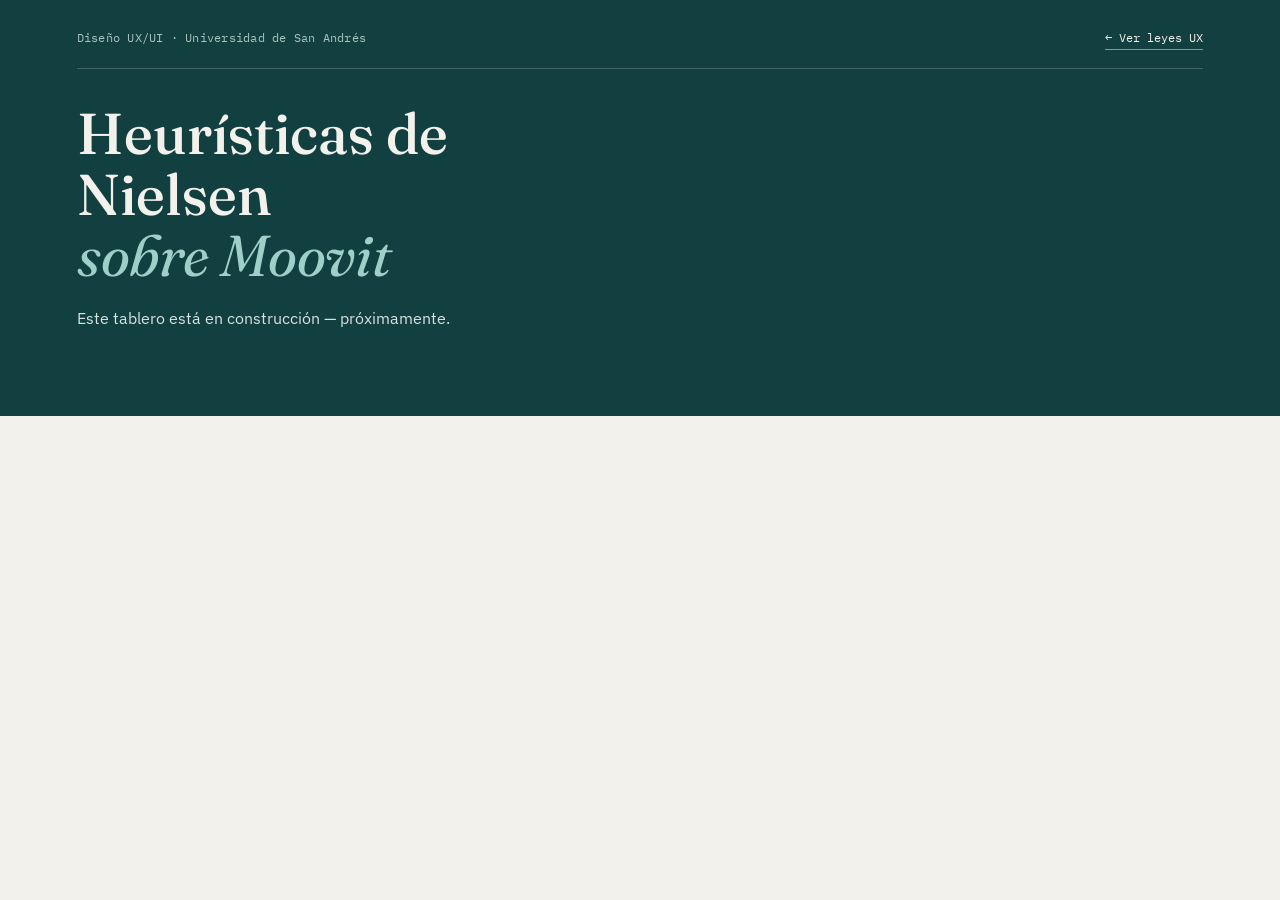
==== heuristicas.html @ 1d5173cb "Add files via upload" ====
<!DOCTYPE html>
<html lang="es">
<head>
<meta charset="UTF-8">
<meta name="viewport" content="width=device-width, initial-scale=1.0">
<title>Auditoría UX — Moovit · Heurísticas de Nielsen</title>
<link rel="preconnect" href="https://fonts.googleapis.com">
<link rel="preconnect" href="https://fonts.gstatic.com" crossorigin>
<link href="https://fonts.googleapis.com/css2?family=Fraunces:opsz,wght@9..144,500&family=IBM+Plex+Sans:wght@400;500&family=IBM+Plex+Mono:wght@500&display=swap" rel="stylesheet">
<link rel="stylesheet" href="style.css">
</head>
<body>
<header class="masthead">
  <div class="masthead-top">
    <span class="masthead-kicker">Diseño UX/UI · Universidad de San Andrés</span>
    <a class="masthead-link" href="index.html">← Ver leyes UX</a>
  </div>
  <h1 class="masthead-title">Heurísticas de Nielsen<br><em>sobre Moovit</em></h1>
  <p class="masthead-lede">Este tablero está en construcción — próximamente.</p>
</header>
</body>
</html>
---- style.css ----
/* ============================================
   Tokens
   ============================================ */
:root {
  --paper:      #F2F1EC;
  --paper-dim:  #E9E7DE;
  --ink:        #1C2320;
  --ink-soft:   #56605C;
  --rule:       #D6D2C4;

  --teal:       #1F6E6E;
  --teal-deep:  #123F3F;
  --amber:      #C98A2E;

  --cumple:     #2F7A4F;
  --cumple-bg:  #E4EFE4;
  --rompe:      #B24A2E;
  --rompe-bg:   #F3E4DD;

  --display: "Fraunces", Georgia, serif;
  --body:    "IBM Plex Sans", -apple-system, sans-serif;
  --mono:    "IBM Plex Mono", monospace;
}

* { box-sizing: border-box; }

html { scroll-behavior: smooth; }

body {
  margin: 0;
  background: var(--paper);
  color: var(--ink);
  font-family: var(--body);
  line-height: 1.5;
  -webkit-font-smoothing: antialiased;
}

img { max-width: 100%; display: block; }

a { color: var(--teal-deep); }
a:focus-visible, button:focus-visible { outline: 2px solid var(--teal); outline-offset: 3px; }

/* ============================================
   Masthead
   ============================================ */
.masthead {
  background: var(--teal-deep);
  color: var(--paper);
  padding: 28px 6vw 46px;
}

.masthead-top {
  display: flex;
  flex-wrap: wrap;
  gap: 12px 24px;
  justify-content: space-between;
  align-items: baseline;
  border-bottom: 1px solid rgba(242,241,236,0.22);
  padding-bottom: 18px;
  margin-bottom: 34px;
}

.masthead-kicker {
  font-family: var(--mono);
  font-size: 0.72rem;
  letter-spacing: 0.02em;
  color: #A9C4C0;
}

.masthead-link {
  font-family: var(--mono);
  font-size: 0.78rem;
  color: var(--paper);
  text-decoration: none;
  border-bottom: 1px solid rgba(242,241,236,0.5);
  padding-bottom: 2px;
}
.masthead-link:hover { border-color: var(--paper); }

.masthead-title {
  font-family: var(--display);
  font-weight: 500;
  font-size: clamp(2.1rem, 5.4vw, 3.6rem);
  line-height: 1.06;
  margin: 0 0 20px;
  max-width: 14ch;
}
.masthead-title em {
  font-style: italic;
  font-weight: 400;
  color: #9FCFC9;
}

.masthead-lede {
  max-width: 56ch;
  font-size: 1.02rem;
  color: #D6E4E1;
  margin: 0 0 40px;
}

.masthead-stats {
  display: flex;
  flex-wrap: wrap;
  gap: 40px;
}

.stat {
  display: flex;
  flex-direction: column;
  gap: 2px;
}
.stat-num {
  font-family: var(--display);
  font-size: 2.4rem;
  line-height: 1;
  color: var(--paper);
}
.stat-cumple .stat-num { color: #8FCB9F; }
.stat-rompe .stat-num  { color: #E3A088; }
.stat-label {
  font-family: var(--mono);
  font-size: 0.68rem;
  color: #B9CFCB;
  line-height: 1.3;
}

/* ============================================
   Findings — alternating editorial rows
   ============================================ */
.findings {
  max-width: 1100px;
  margin: 0 auto;
  padding: 8px 6vw 20px;
}

.finding {
  display: grid;
  grid-template-columns: 52px minmax(240px, 380px) 1fr;
  gap: 0 40px;
  padding: 56px 0;
  border-bottom: 1px solid var(--rule);
  align-items: start;
}
.finding:first-child { padding-top: 48px; }

.finding-index {
  font-family: var(--mono);
  font-size: 0.85rem;
  color: var(--ink-soft);
  padding-top: 6px;
}

.finding-media {
  position: relative;
}
.finding-media img {
  width: 100%;
  border: 1px solid var(--rule);
  background: #fff;
}
.media-caption {
  display: block;
  font-family: var(--mono);
  font-size: 0.68rem;
  color: var(--ink-soft);
  margin-top: 8px;
}

.finding-body { padding-top: 2px; }

.finding-head {
  display: flex;
  align-items: center;
  gap: 16px;
  margin-bottom: 14px;
}

.finding-head h2 {
  font-family: var(--display);
  font-weight: 500;
  font-size: 1.5rem;
  margin: 0;
}

.badge {
  font-family: var(--mono);
  font-size: 0.72rem;
  padding: 4px 10px;
  border-radius: 3px;
  white-space: nowrap;
}
.badge-cumple { background: var(--cumple-bg); color: var(--cumple); }
.badge-rompe  { background: var(--rompe-bg);  color: var(--rompe); }

.finding-quote {
  font-family: var(--display);
  font-style: italic;
  font-size: 1.05rem;
  color: var(--ink-soft);
  border-left: 2px solid var(--rule);
  padding-left: 16px;
  margin: 0 0 18px;
  max-width: 52ch;
}

.finding-analysis {
  max-width: 58ch;
  font-size: 0.98rem;
  color: var(--ink);
}
.finding-analysis em { font-style: normal; font-weight: 600; }

/* alternate media/body order on larger screens for rhythm */
.finding-reverse .finding-media { order: 3; }
.finding-reverse .finding-body  { order: 2; }
.finding-reverse .finding-index { order: 1; }

/* ============================================
   Pending section
   ============================================ */
.pending {
  max-width: 1100px;
  margin: 0 auto;
  padding: 34px 6vw 60px;
}
.pending h3 {
  font-family: var(--mono);
  font-size: 0.75rem;
  text-transform: none;
  color: var(--ink-soft);
  margin: 0 0 10px;
  font-weight: 500;
}
.pending p {
  margin: 0;
  color: var(--ink-soft);
  font-size: 0.92rem;
  max-width: 70ch;
}

/* ============================================
   Footer
   ============================================ */
.site-footer {
  background: var(--paper-dim);
  border-top: 1px solid var(--rule);
  padding: 20px 6vw;
}
.site-footer p {
  margin: 0;
  font-family: var(--mono);
  font-size: 0.7rem;
  color: var(--ink-soft);
}

/* ============================================
   Responsive
   ============================================ */
@media (max-width: 820px) {
  .finding {
    grid-template-columns: 40px 1fr;
    grid-template-areas:
      "index media"
      "body  body";
  }
  .finding-index { grid-area: index; }
  .finding-media { grid-area: media; }
  .finding-body  { grid-area: body; padding-top: 22px; }
  .finding-reverse .finding-media,
  .finding-reverse .finding-body,
  .finding-reverse .finding-index { order: initial; }
}

@media (max-width: 560px) {
  .masthead { padding: 22px 6vw 36px; }
  .masthead-stats { gap: 28px; }
  .finding { padding: 40px 0; }
}

@media (prefers-reduced-motion: reduce) {
  html { scroll-behavior: auto; }
}
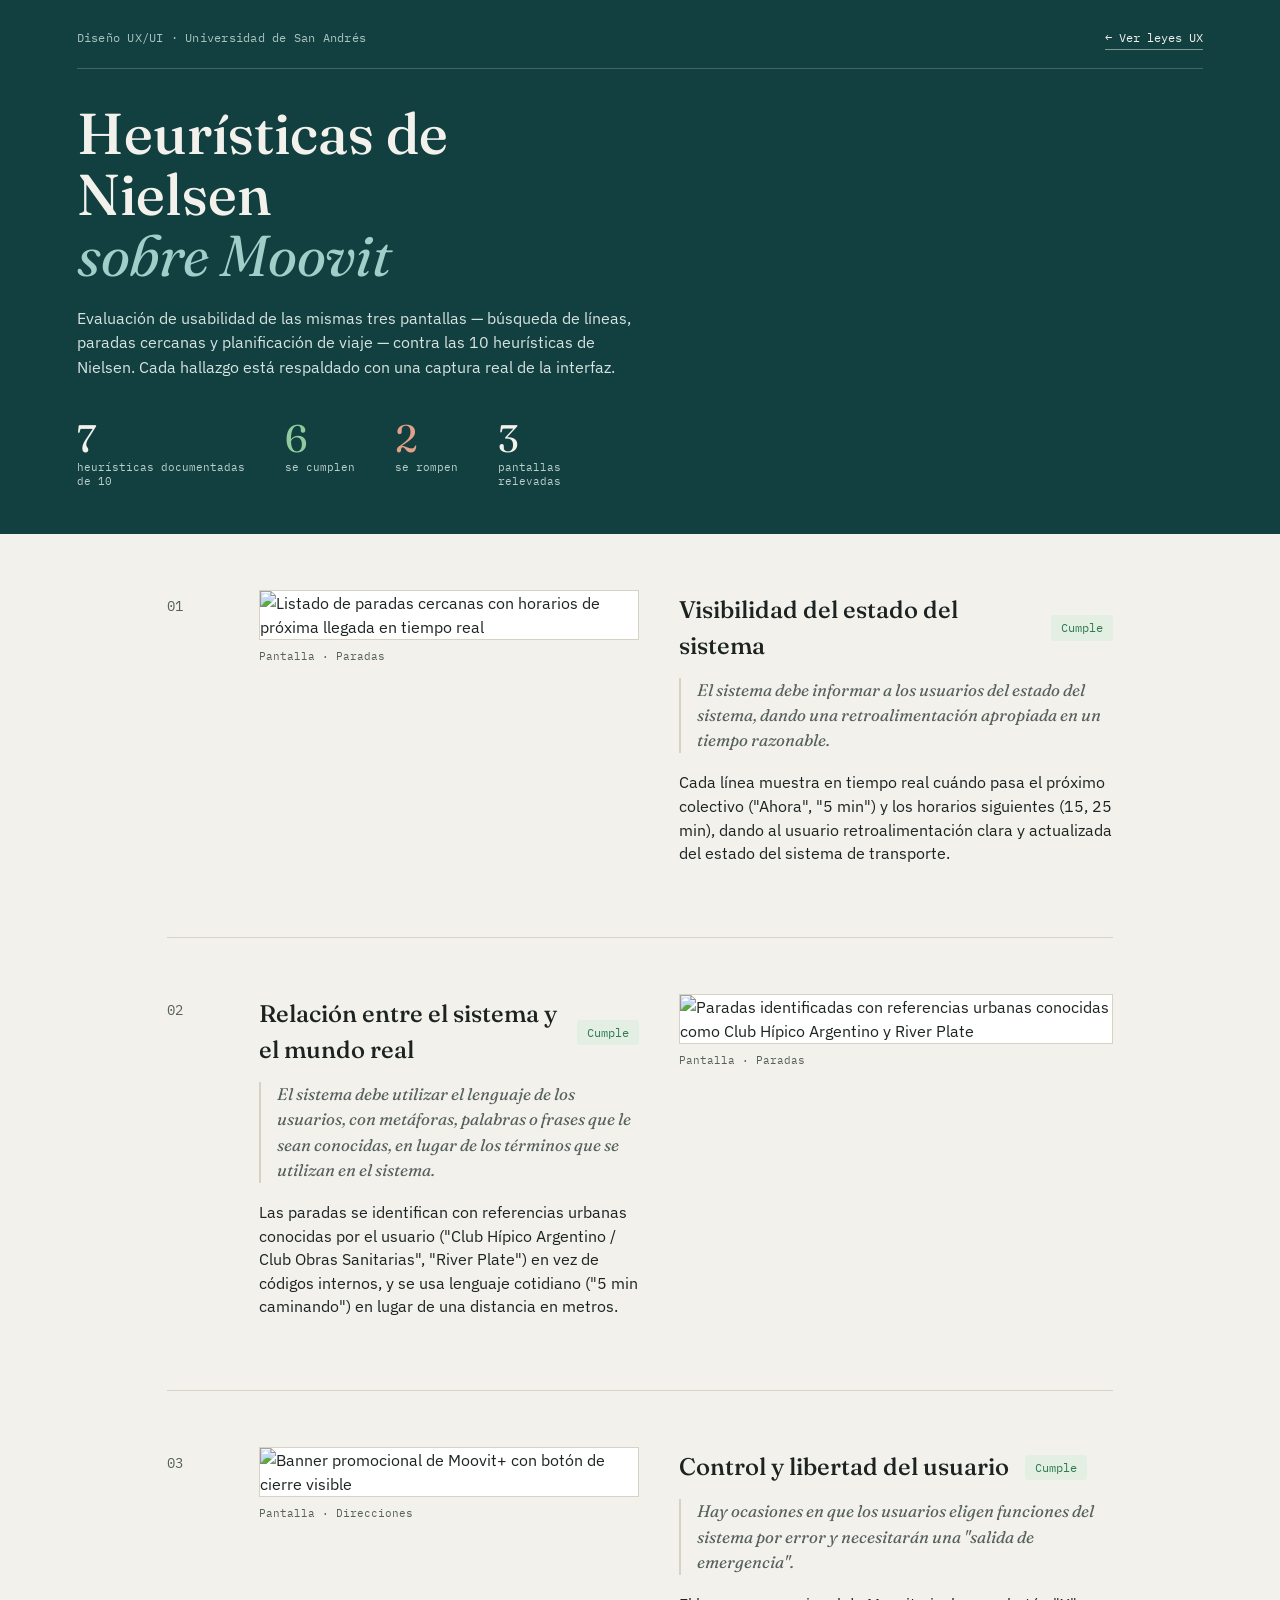
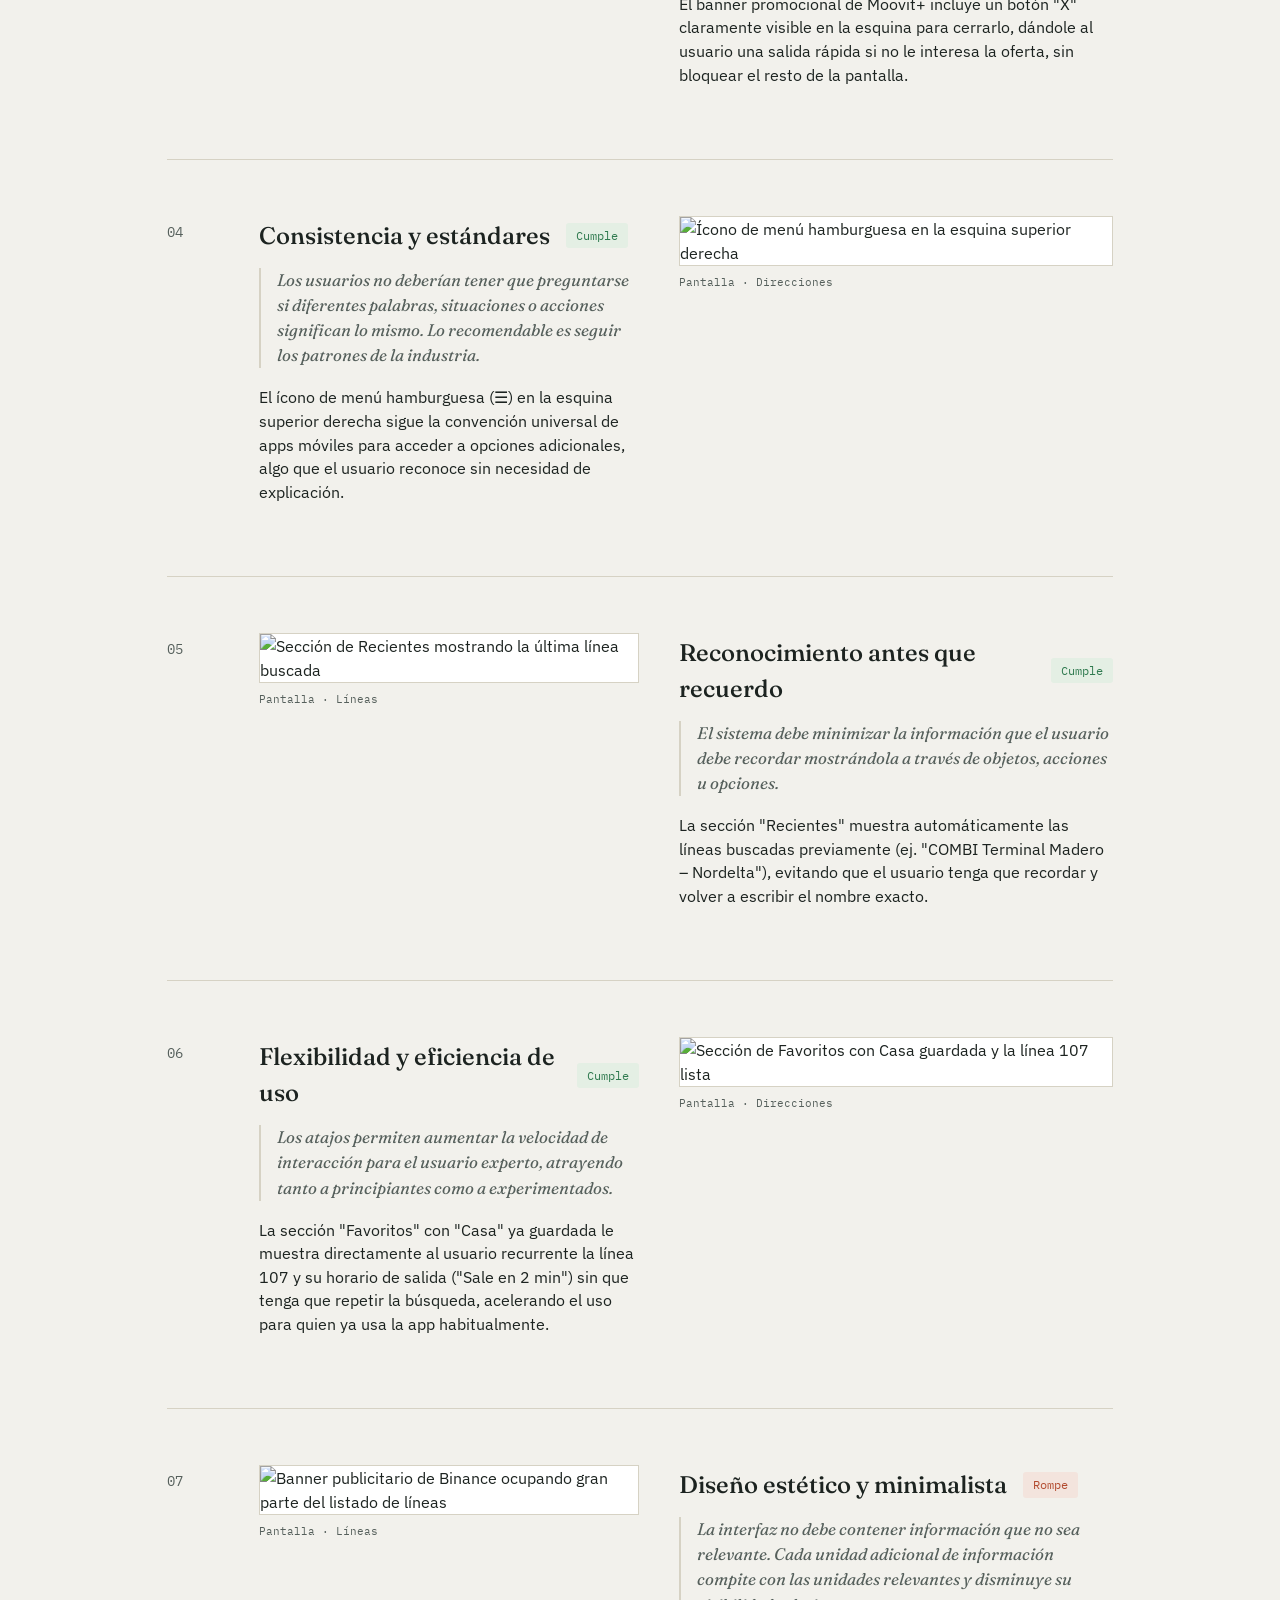
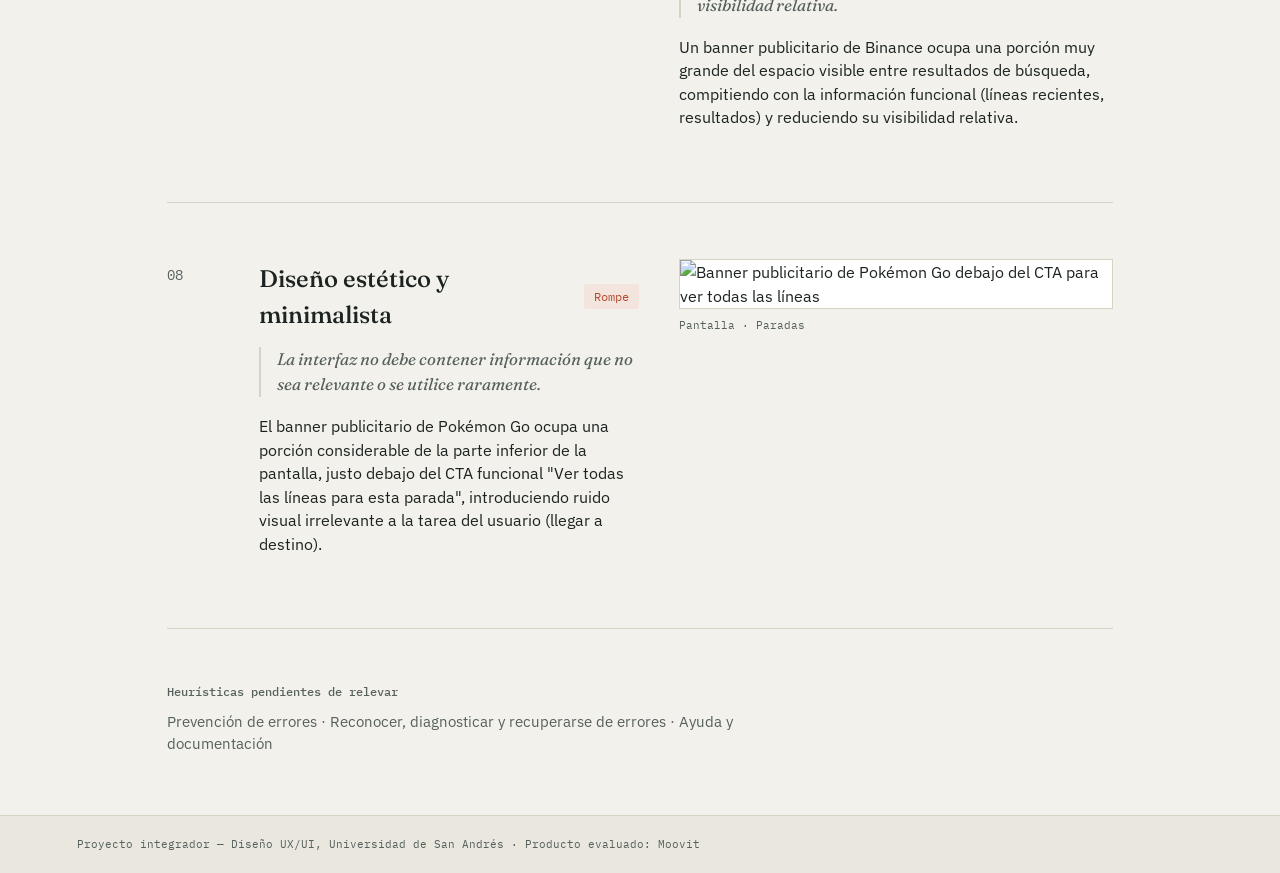
==== commit 481a6b1a: "Add files via upload" ====
--- a/heuristicas.html
+++ b/heuristicas.html
@@ -6,17 +6,231 @@
 <title>Auditoría UX — Moovit · Heurísticas de Nielsen</title>
 <link rel="preconnect" href="https://fonts.googleapis.com">
 <link rel="preconnect" href="https://fonts.gstatic.com" crossorigin>
-<link href="https://fonts.googleapis.com/css2?family=Fraunces:opsz,wght@9..144,500&family=IBM+Plex+Sans:wght@400;500&family=IBM+Plex+Mono:wght@500&display=swap" rel="stylesheet">
+<link href="https://fonts.googleapis.com/css2?family=Fraunces:opsz,wght@9..144,400;9..144,500;9..144,600&family=IBM+Plex+Sans:wght@400;500;600&family=IBM+Plex+Mono:wght@500&display=swap" rel="stylesheet">
 <link rel="stylesheet" href="style.css">
 </head>
 <body>
+
 <header class="masthead">
   <div class="masthead-top">
     <span class="masthead-kicker">Diseño UX/UI · Universidad de San Andrés</span>
     <a class="masthead-link" href="index.html">← Ver leyes UX</a>
   </div>
   <h1 class="masthead-title">Heurísticas de Nielsen<br><em>sobre Moovit</em></h1>
-  <p class="masthead-lede">Este tablero está en construcción — próximamente.</p>
+  <p class="masthead-lede">
+    Evaluación de usabilidad de las mismas tres pantallas — búsqueda de líneas,
+    paradas cercanas y planificación de viaje — contra las 10 heurísticas de Nielsen.
+    Cada hallazgo está respaldado con una captura real de la interfaz.
+  </p>
+
+  <div class="masthead-stats">
+    <div class="stat">
+      <span class="stat-num">7</span>
+      <span class="stat-label">heurísticas documentadas<br>de 10</span>
+    </div>
+    <div class="stat stat-cumple">
+      <span class="stat-num">6</span>
+      <span class="stat-label">se cumplen</span>
+    </div>
+    <div class="stat stat-rompe">
+      <span class="stat-num">2</span>
+      <span class="stat-label">se rompen</span>
+    </div>
+    <div class="stat">
+      <span class="stat-num">3</span>
+      <span class="stat-label">pantallas<br>relevadas</span>
+    </div>
+  </div>
 </header>
+
+<main class="findings">
+
+  <!-- 01 — Visibilidad del estado del sistema -->
+  <article class="finding" id="visibilidad">
+    <div class="finding-index">01</div>
+    <div class="finding-media">
+      <img src="assets/pantalla-paradas.jpg" alt="Listado de paradas cercanas con horarios de próxima llegada en tiempo real">
+      <span class="media-caption">Pantalla · Paradas</span>
+    </div>
+    <div class="finding-body">
+      <div class="finding-head">
+        <h2>Visibilidad del estado del sistema</h2>
+        <span class="badge badge-cumple">Cumple</span>
+      </div>
+      <p class="finding-quote">El sistema debe informar a los usuarios del estado del sistema, dando una retroalimentación apropiada en un tiempo razonable.</p>
+      <p class="finding-analysis">
+        Cada línea muestra en tiempo real cuándo pasa el próximo colectivo
+        ("Ahora", "5 min") y los horarios siguientes (15, 25 min), dando al
+        usuario retroalimentación clara y actualizada del estado del sistema
+        de transporte.
+      </p>
+    </div>
+  </article>
+
+  <!-- 02 — Relación entre el sistema y el mundo real -->
+  <article class="finding finding-reverse" id="mundo-real">
+    <div class="finding-index">02</div>
+    <div class="finding-media">
+      <img src="assets/pantalla-paradas.jpg" alt="Paradas identificadas con referencias urbanas conocidas como Club Hípico Argentino y River Plate">
+      <span class="media-caption">Pantalla · Paradas</span>
+    </div>
+    <div class="finding-body">
+      <div class="finding-head">
+        <h2>Relación entre el sistema y el mundo real</h2>
+        <span class="badge badge-cumple">Cumple</span>
+      </div>
+      <p class="finding-quote">El sistema debe utilizar el lenguaje de los usuarios, con metáforas, palabras o frases que le sean conocidas, en lugar de los términos que se utilizan en el sistema.</p>
+      <p class="finding-analysis">
+        Las paradas se identifican con referencias urbanas conocidas por el
+        usuario ("Club Hípico Argentino / Club Obras Sanitarias", "River Plate")
+        en vez de códigos internos, y se usa lenguaje cotidiano ("5 min
+        caminando") en lugar de una distancia en metros.
+      </p>
+    </div>
+  </article>
+
+  <!-- 03 — Control y libertad del usuario -->
+  <article class="finding" id="control-libertad">
+    <div class="finding-index">03</div>
+    <div class="finding-media">
+      <img src="assets/pantalla-direcciones.jpg" alt="Banner promocional de Moovit+ con botón de cierre visible">
+      <span class="media-caption">Pantalla · Direcciones</span>
+    </div>
+    <div class="finding-body">
+      <div class="finding-head">
+        <h2>Control y libertad del usuario</h2>
+        <span class="badge badge-cumple">Cumple</span>
+      </div>
+      <p class="finding-quote">Hay ocasiones en que los usuarios eligen funciones del sistema por error y necesitarán una "salida de emergencia".</p>
+      <p class="finding-analysis">
+        El banner promocional de Moovit+ incluye un botón "X" claramente
+        visible en la esquina para cerrarlo, dándole al usuario una salida
+        rápida si no le interesa la oferta, sin bloquear el resto de la pantalla.
+      </p>
+    </div>
+  </article>
+
+  <!-- 04 — Consistencia y estándares -->
+  <article class="finding finding-reverse" id="consistencia">
+    <div class="finding-index">04</div>
+    <div class="finding-media">
+      <img src="assets/pantalla-direcciones.jpg" alt="Ícono de menú hamburguesa en la esquina superior derecha">
+      <span class="media-caption">Pantalla · Direcciones</span>
+    </div>
+    <div class="finding-body">
+      <div class="finding-head">
+        <h2>Consistencia y estándares</h2>
+        <span class="badge badge-cumple">Cumple</span>
+      </div>
+      <p class="finding-quote">Los usuarios no deberían tener que preguntarse si diferentes palabras, situaciones o acciones significan lo mismo. Lo recomendable es seguir los patrones de la industria.</p>
+      <p class="finding-analysis">
+        El ícono de menú hamburguesa (☰) en la esquina superior derecha sigue
+        la convención universal de apps móviles para acceder a opciones
+        adicionales, algo que el usuario reconoce sin necesidad de explicación.
+      </p>
+    </div>
+  </article>
+
+  <!-- 05 — Reconocimiento antes que recuerdo -->
+  <article class="finding" id="reconocimiento">
+    <div class="finding-index">05</div>
+    <div class="finding-media">
+      <img src="assets/pantalla-lineas.jpg" alt="Sección de Recientes mostrando la última línea buscada">
+      <span class="media-caption">Pantalla · Líneas</span>
+    </div>
+    <div class="finding-body">
+      <div class="finding-head">
+        <h2>Reconocimiento antes que recuerdo</h2>
+        <span class="badge badge-cumple">Cumple</span>
+      </div>
+      <p class="finding-quote">El sistema debe minimizar la información que el usuario debe recordar mostrándola a través de objetos, acciones u opciones.</p>
+      <p class="finding-analysis">
+        La sección "Recientes" muestra automáticamente las líneas buscadas
+        previamente (ej. "COMBI Terminal Madero – Nordelta"), evitando que
+        el usuario tenga que recordar y volver a escribir el nombre exacto.
+      </p>
+    </div>
+  </article>
+
+  <!-- 06 — Flexibilidad y eficiencia de uso -->
+  <article class="finding finding-reverse" id="flexibilidad">
+    <div class="finding-index">06</div>
+    <div class="finding-media">
+      <img src="assets/pantalla-direcciones.jpg" alt="Sección de Favoritos con Casa guardada y la línea 107 lista">
+      <span class="media-caption">Pantalla · Direcciones</span>
+    </div>
+    <div class="finding-body">
+      <div class="finding-head">
+        <h2>Flexibilidad y eficiencia de uso</h2>
+        <span class="badge badge-cumple">Cumple</span>
+      </div>
+      <p class="finding-quote">Los atajos permiten aumentar la velocidad de interacción para el usuario experto, atrayendo tanto a principiantes como a experimentados.</p>
+      <p class="finding-analysis">
+        La sección "Favoritos" con "Casa" ya guardada le muestra directamente
+        al usuario recurrente la línea 107 y su horario de salida ("Sale en
+        2 min") sin que tenga que repetir la búsqueda, acelerando el uso para
+        quien ya usa la app habitualmente.
+      </p>
+    </div>
+  </article>
+
+  <!-- 07 — Diseño estético y minimalista (rompe, caso 1) -->
+  <article class="finding" id="estetico-1">
+    <div class="finding-index">07</div>
+    <div class="finding-media">
+      <img src="assets/pantalla-lineas.jpg" alt="Banner publicitario de Binance ocupando gran parte del listado de líneas">
+      <span class="media-caption">Pantalla · Líneas</span>
+    </div>
+    <div class="finding-body">
+      <div class="finding-head">
+        <h2>Diseño estético y minimalista</h2>
+        <span class="badge badge-rompe">Rompe</span>
+      </div>
+      <p class="finding-quote">La interfaz no debe contener información que no sea relevante. Cada unidad adicional de información compite con las unidades relevantes y disminuye su visibilidad relativa.</p>
+      <p class="finding-analysis">
+        Un banner publicitario de Binance ocupa una porción muy grande del
+        espacio visible entre resultados de búsqueda, compitiendo con la
+        información funcional (líneas recientes, resultados) y reduciendo
+        su visibilidad relativa.
+      </p>
+    </div>
+  </article>
+
+  <!-- 08 — Diseño estético y minimalista (rompe, caso 2) -->
+  <article class="finding finding-reverse" id="estetico-2">
+    <div class="finding-index">08</div>
+    <div class="finding-media">
+      <img src="assets/pantalla-paradas.jpg" alt="Banner publicitario de Pokémon Go debajo del CTA para ver todas las líneas">
+      <span class="media-caption">Pantalla · Paradas</span>
+    </div>
+    <div class="finding-body">
+      <div class="finding-head">
+        <h2>Diseño estético y minimalista</h2>
+        <span class="badge badge-rompe">Rompe</span>
+      </div>
+      <p class="finding-quote">La interfaz no debe contener información que no sea relevante o se utilice raramente.</p>
+      <p class="finding-analysis">
+        El banner publicitario de Pokémon Go ocupa una porción considerable
+        de la parte inferior de la pantalla, justo debajo del CTA funcional
+        "Ver todas las líneas para esta parada", introduciendo ruido visual
+        irrelevante a la tarea del usuario (llegar a destino).
+      </p>
+    </div>
+  </article>
+
+</main>
+
+<section class="pending">
+  <h3>Heurísticas pendientes de relevar</h3>
+  <p>
+    Prevención de errores · Reconocer, diagnosticar y recuperarse de errores ·
+    Ayuda y documentación
+  </p>
+</section>
+
+<footer class="site-footer">
+  <p>Proyecto integrador — Diseño UX/UI, Universidad de San Andrés · Producto evaluado: Moovit</p>
+</footer>
+
 </body>
 </html>
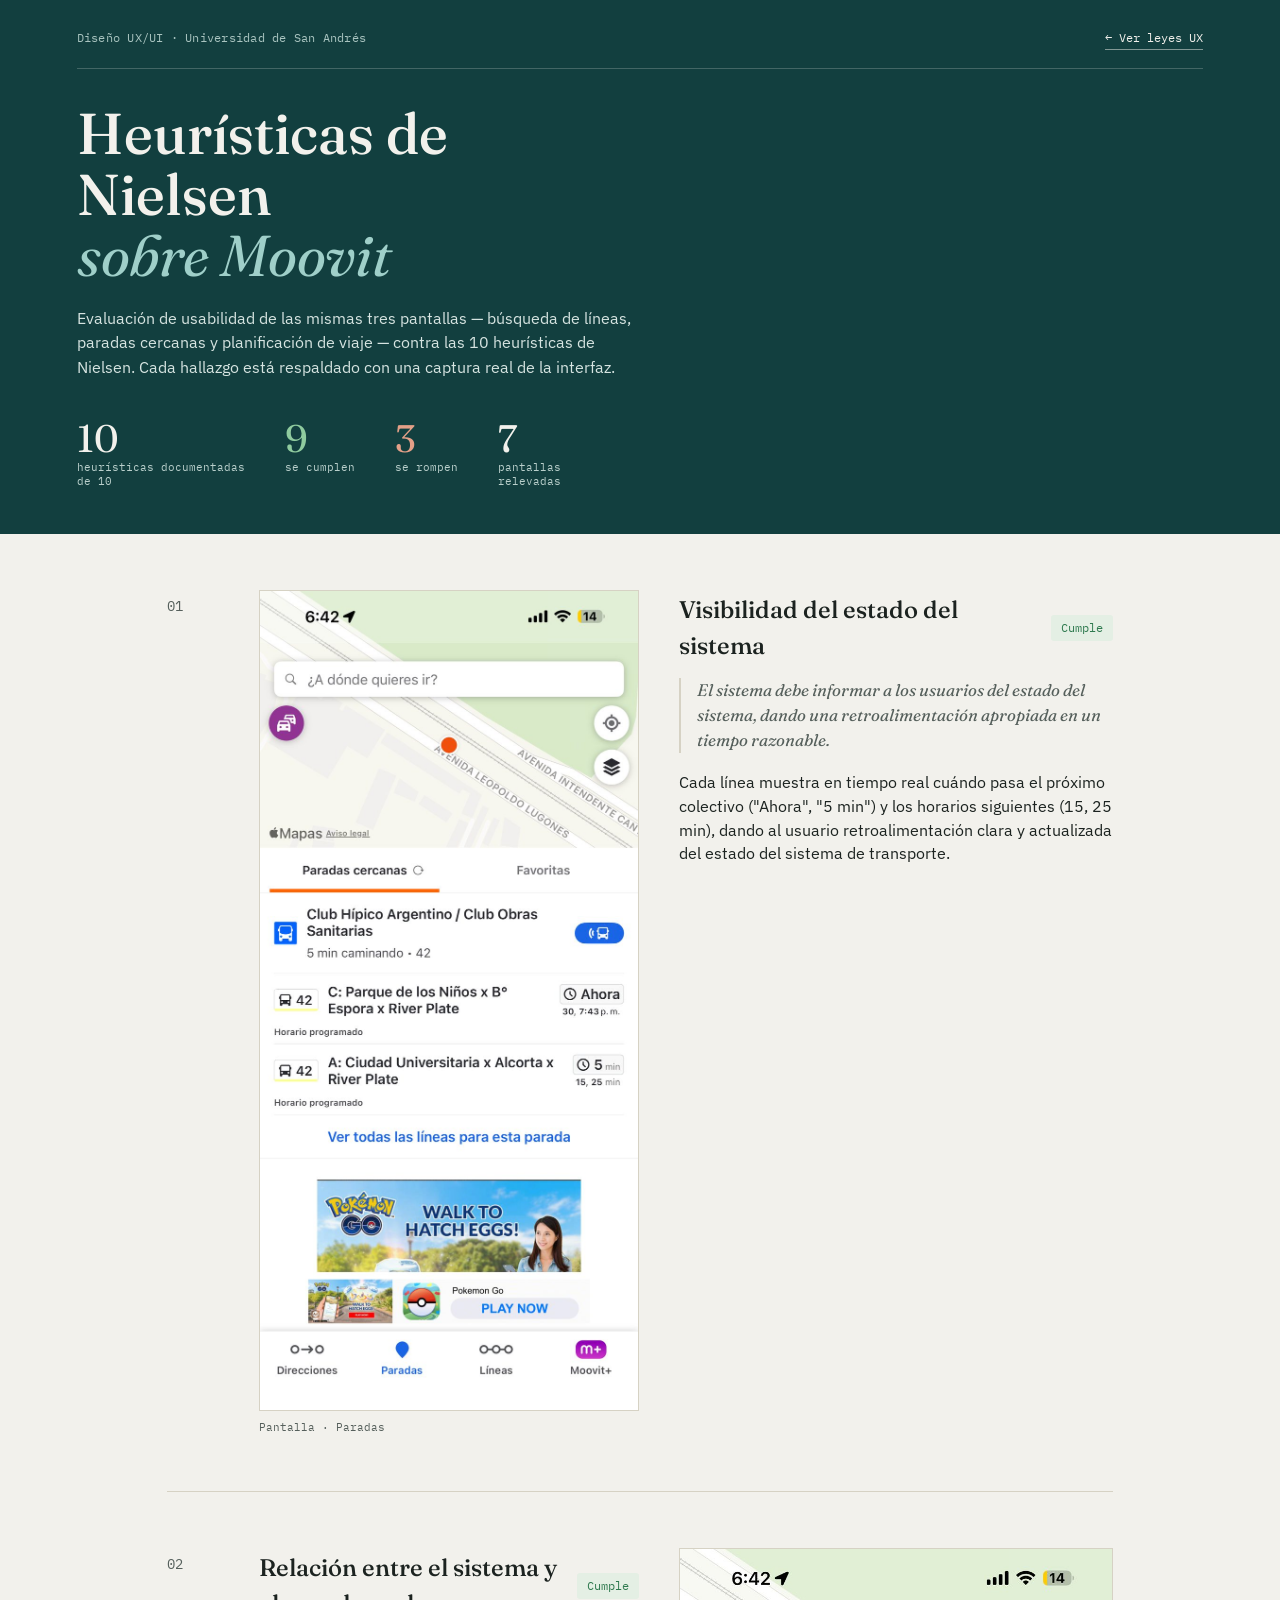
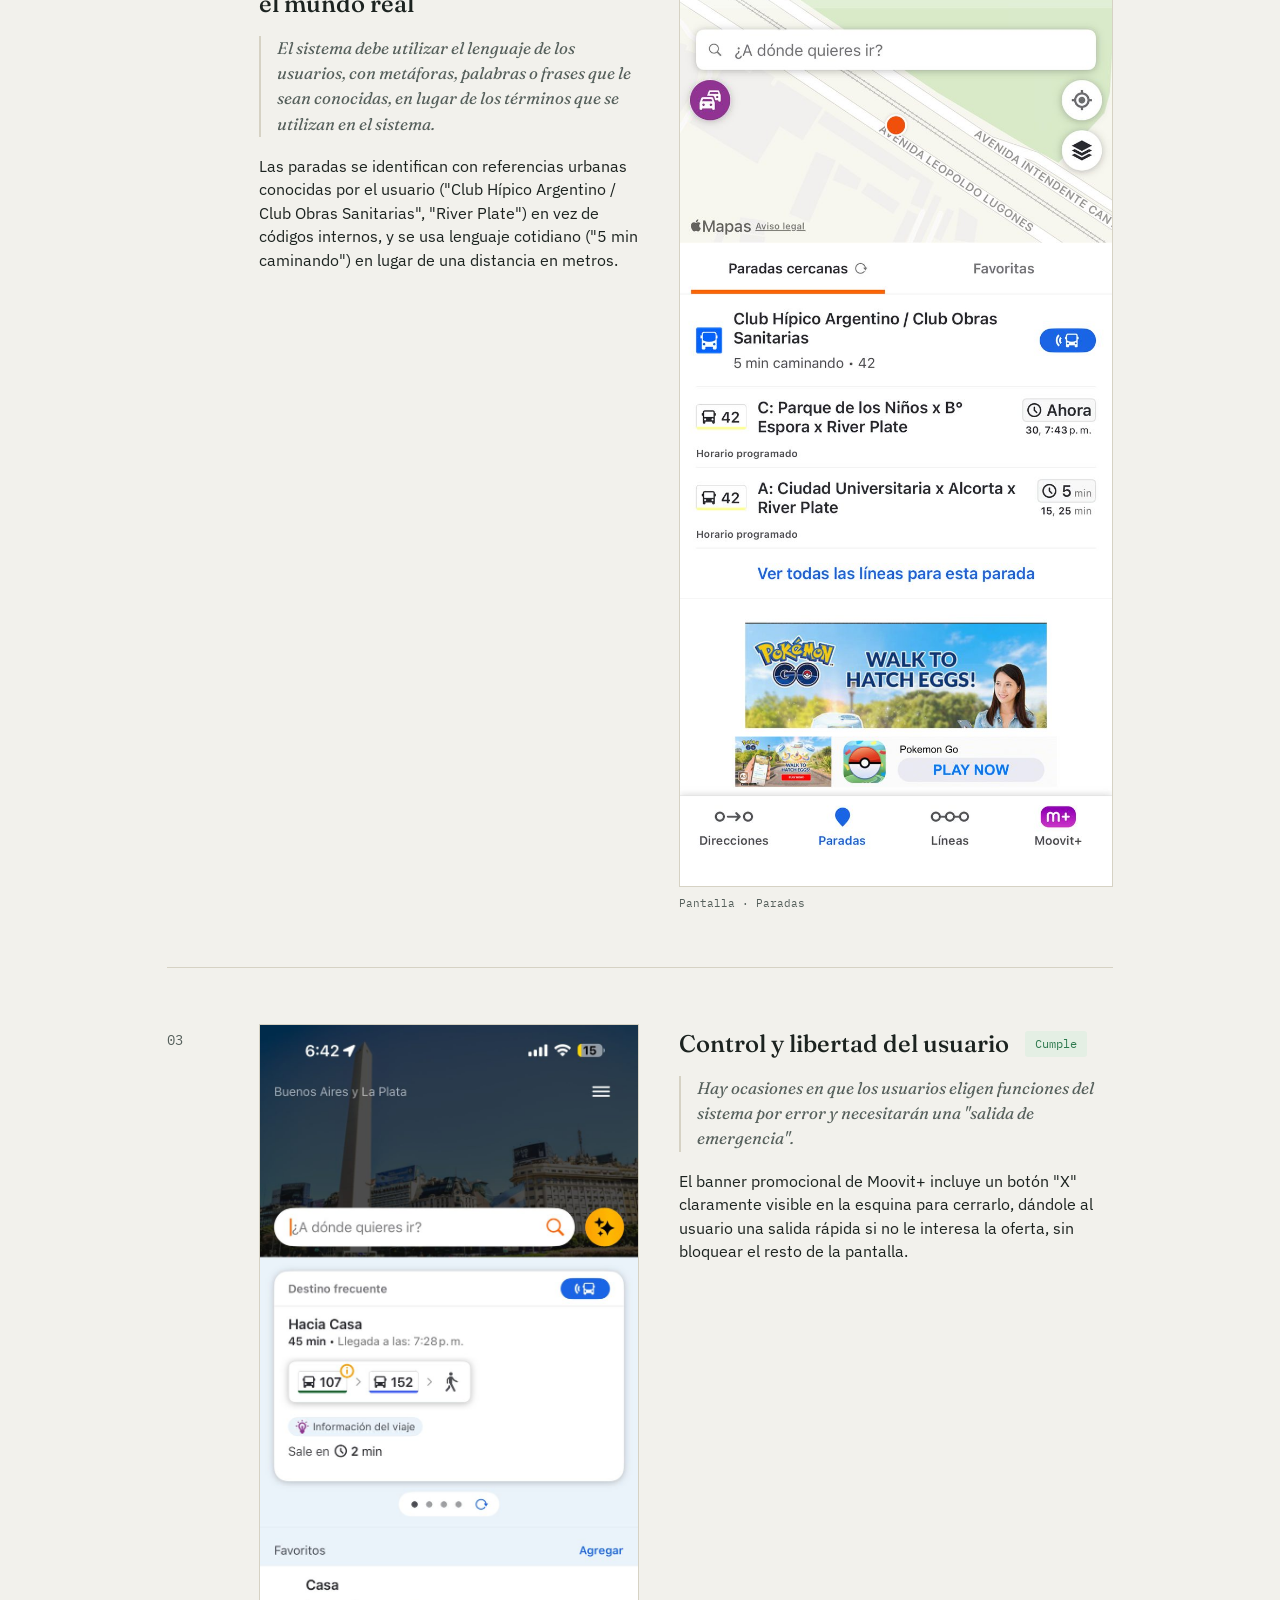
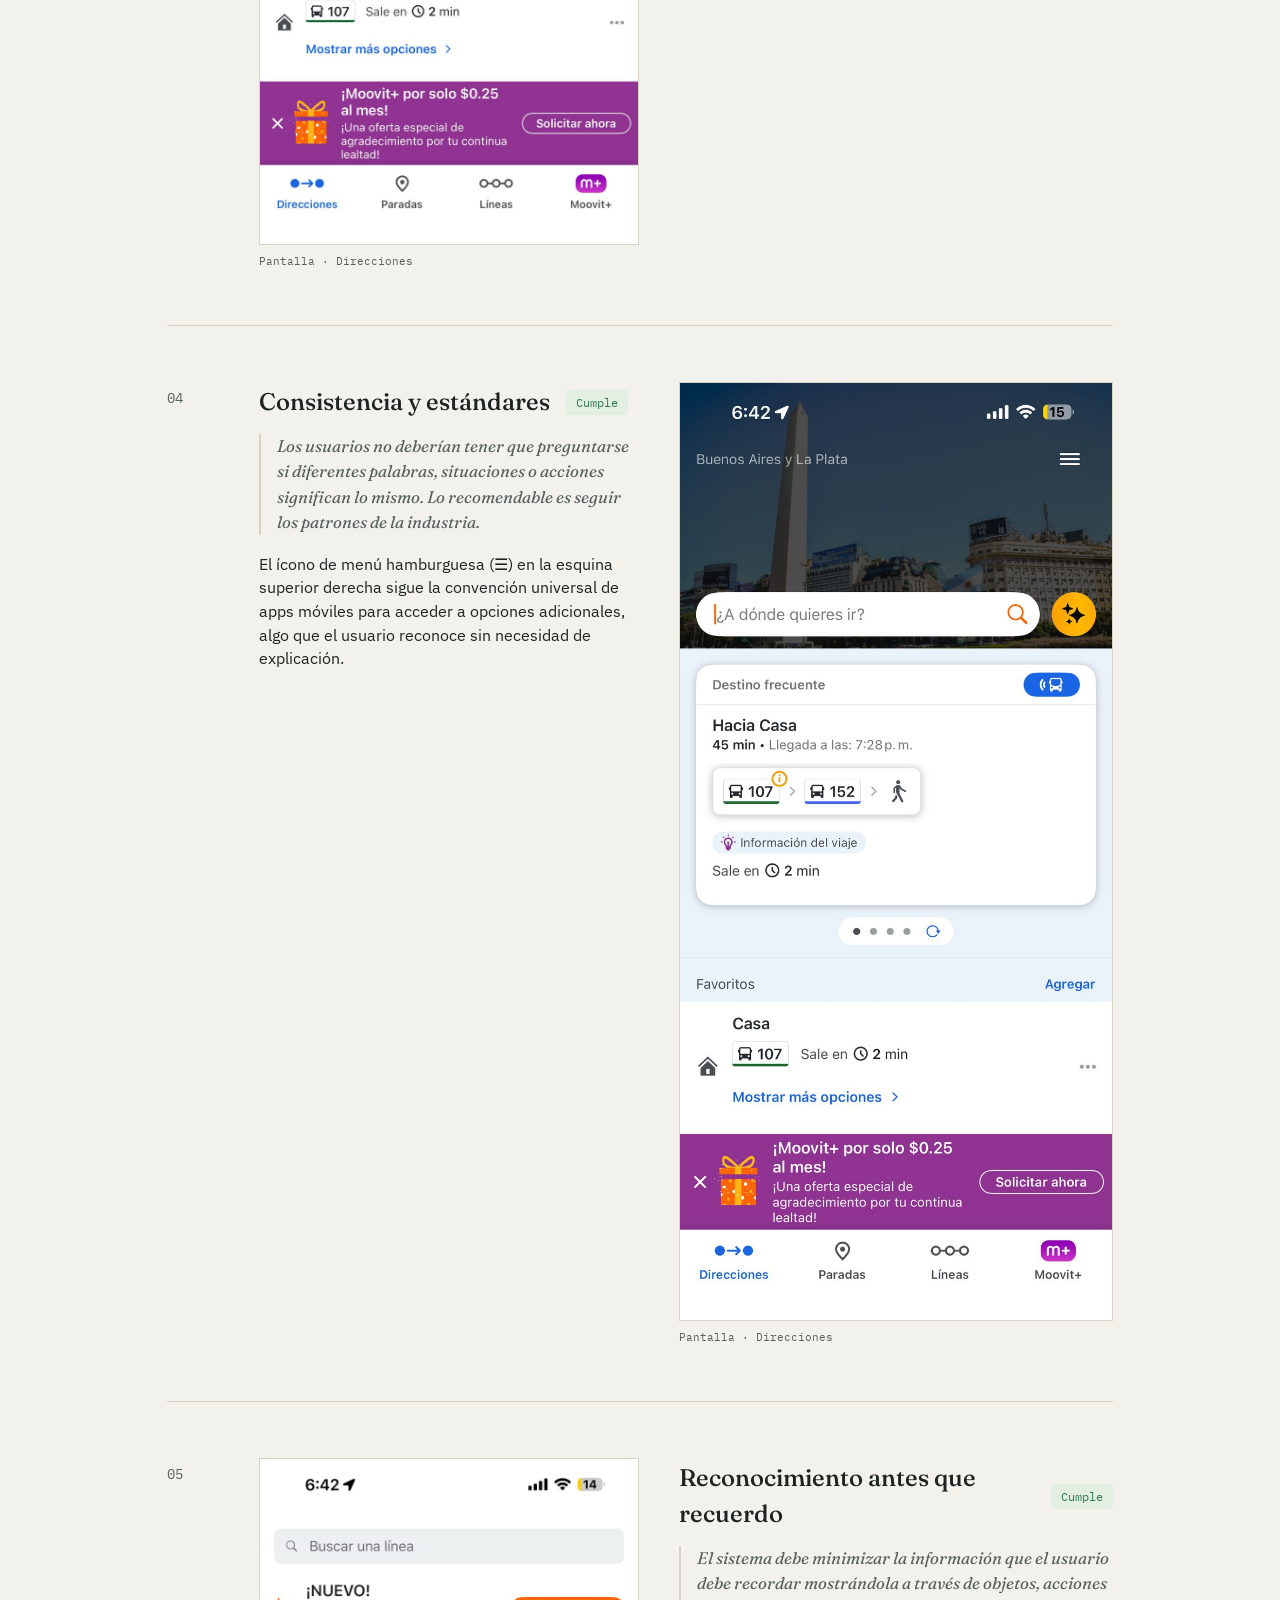
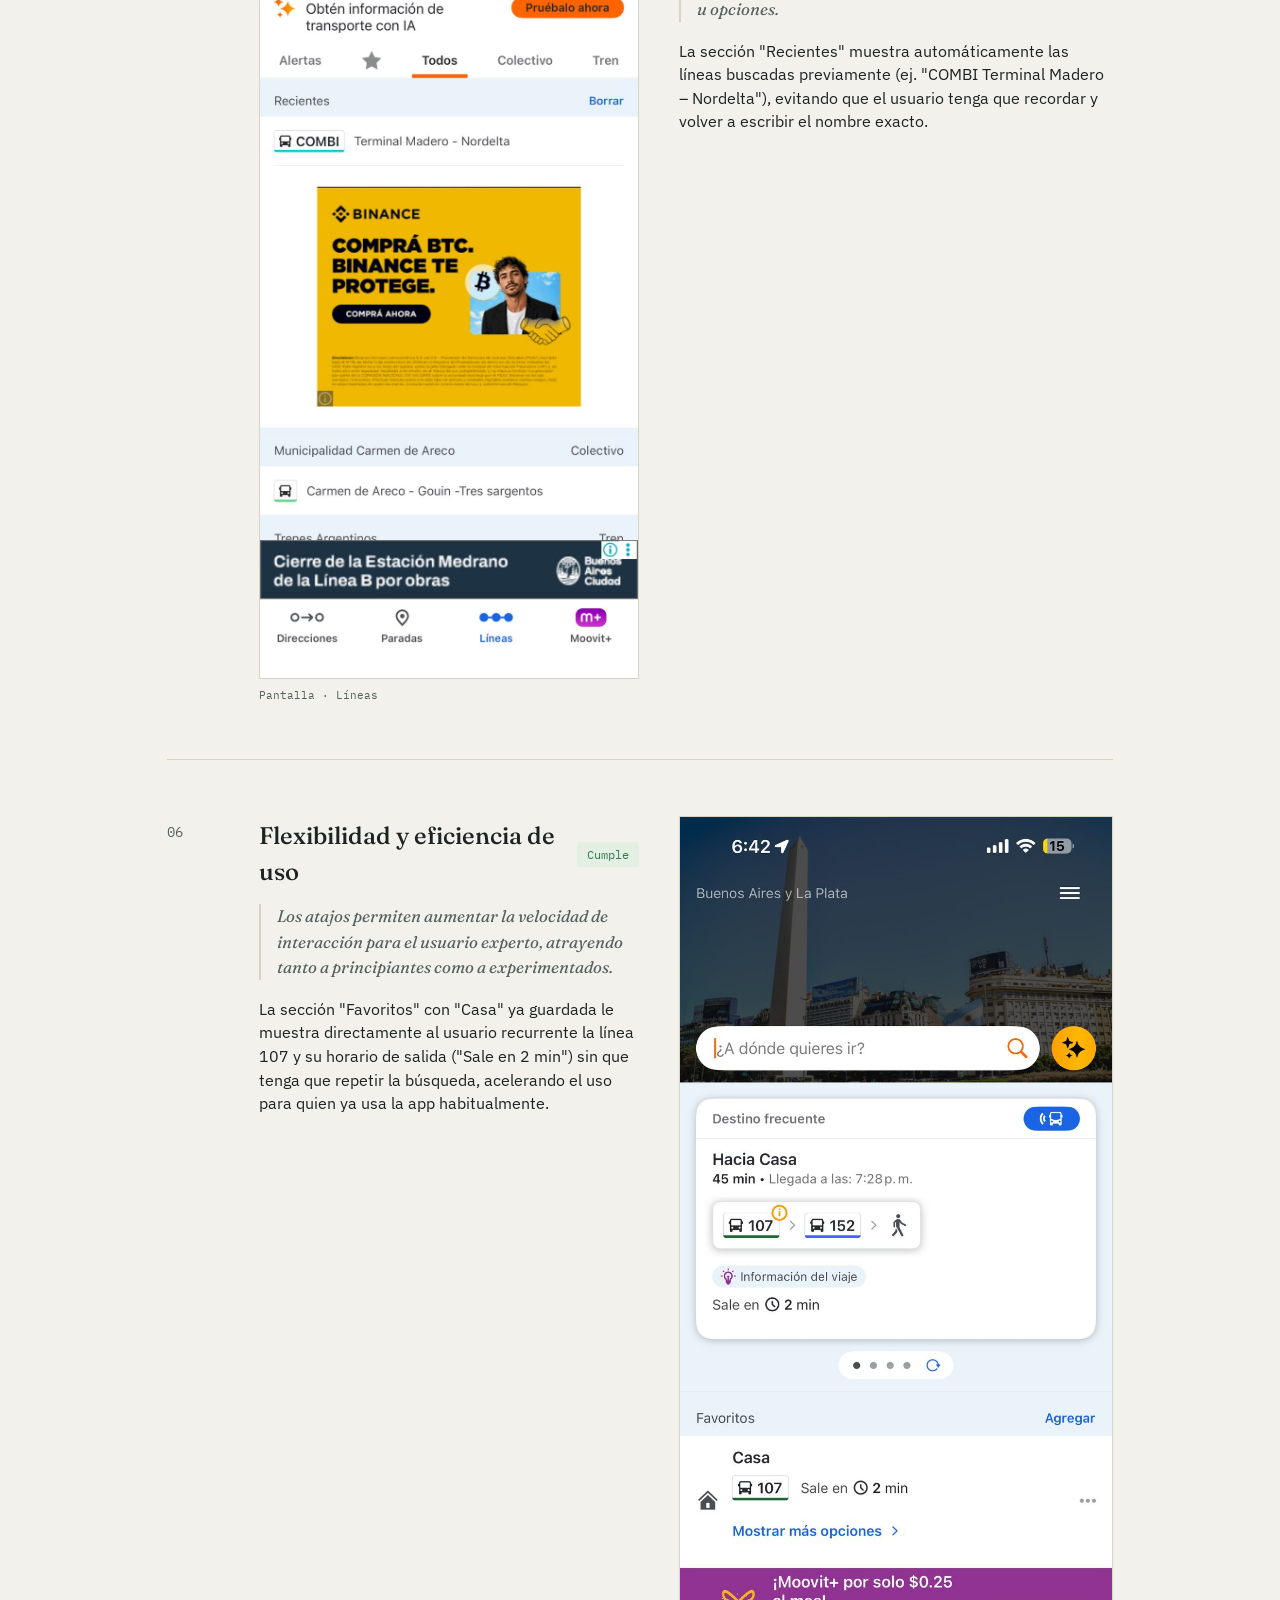
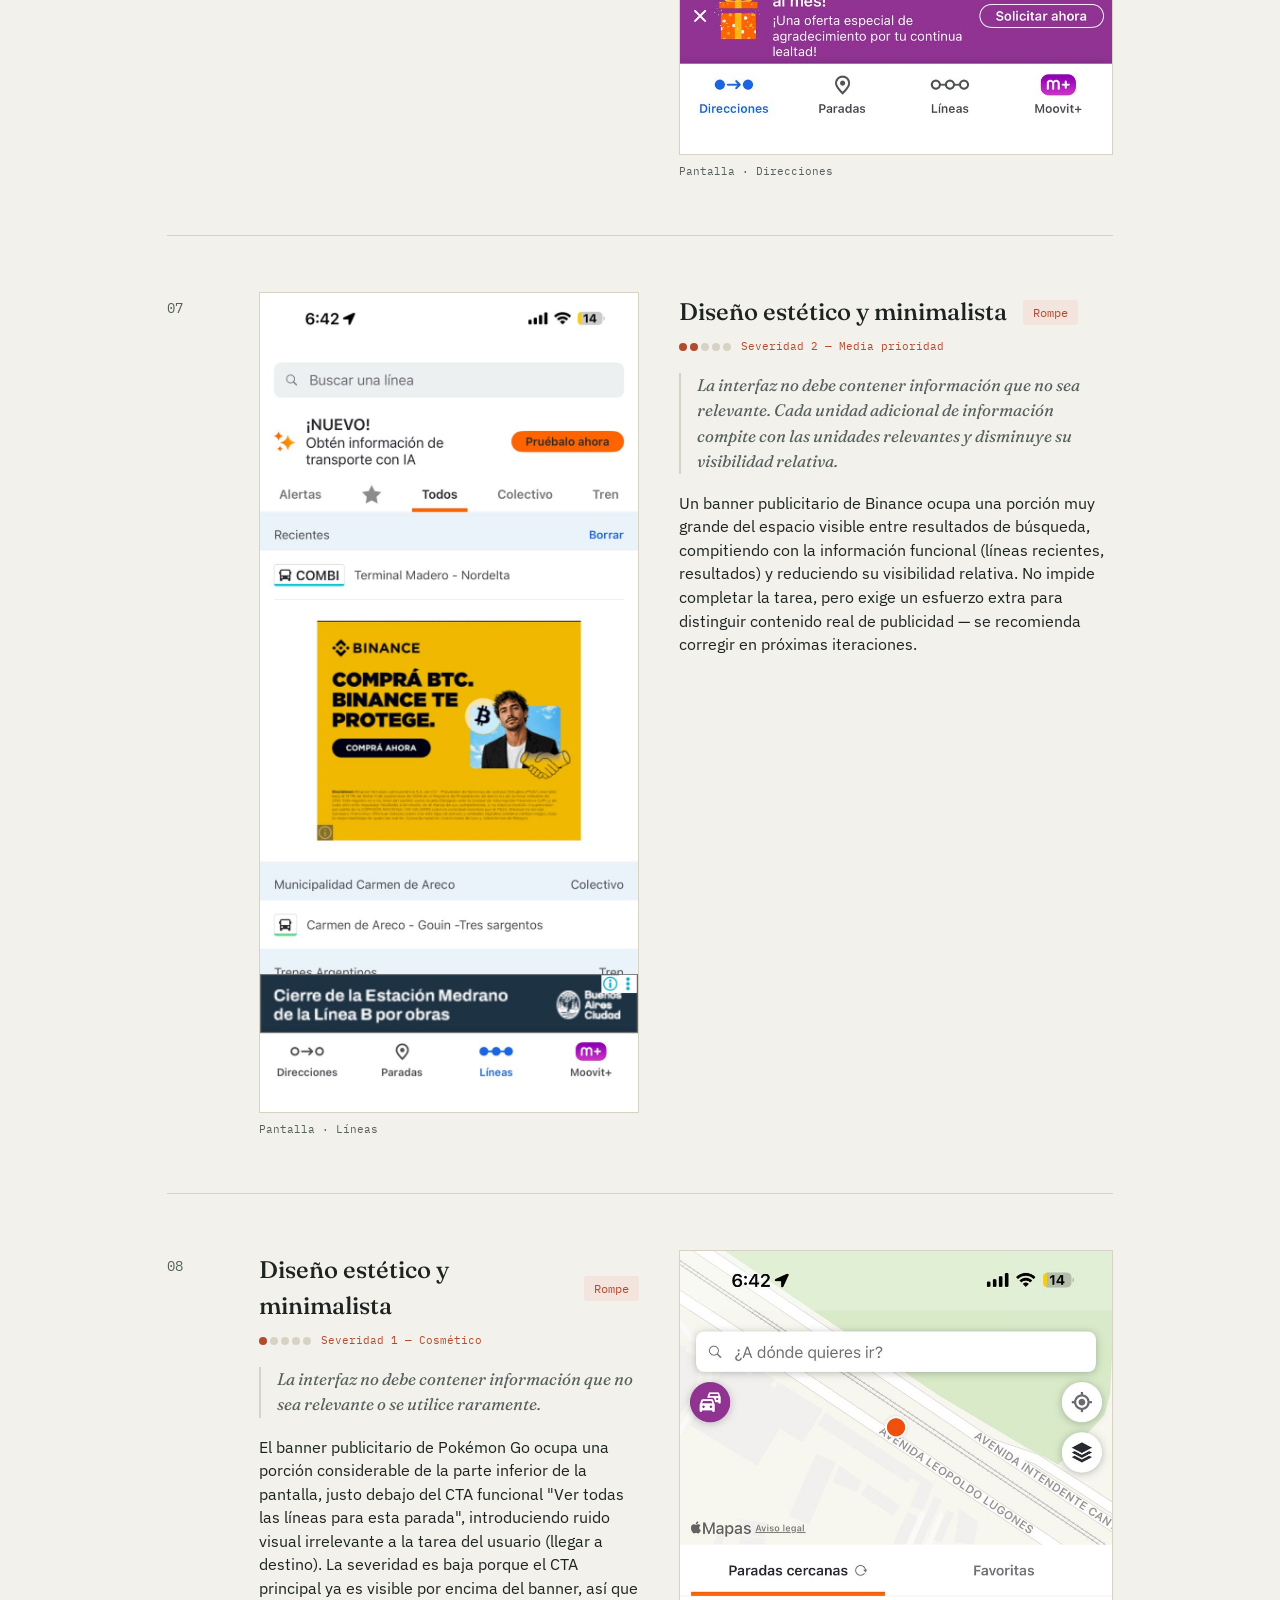
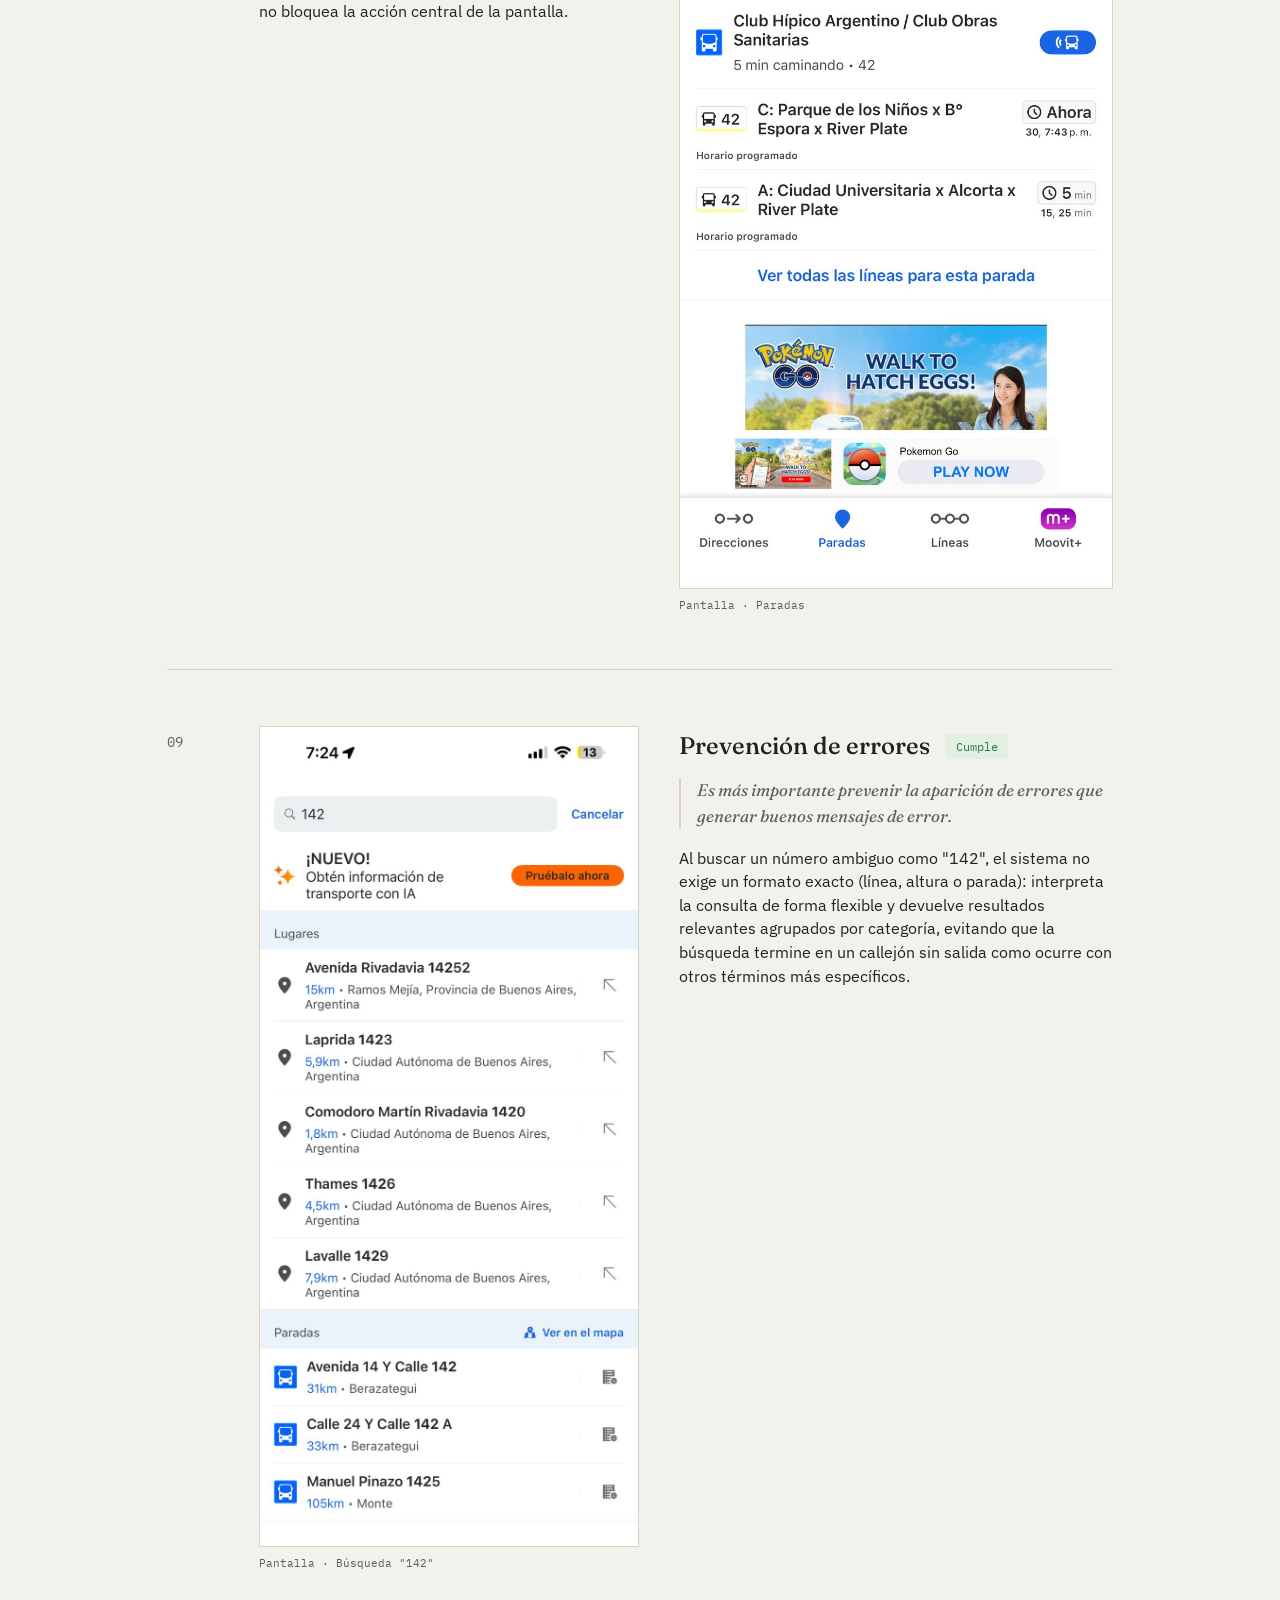
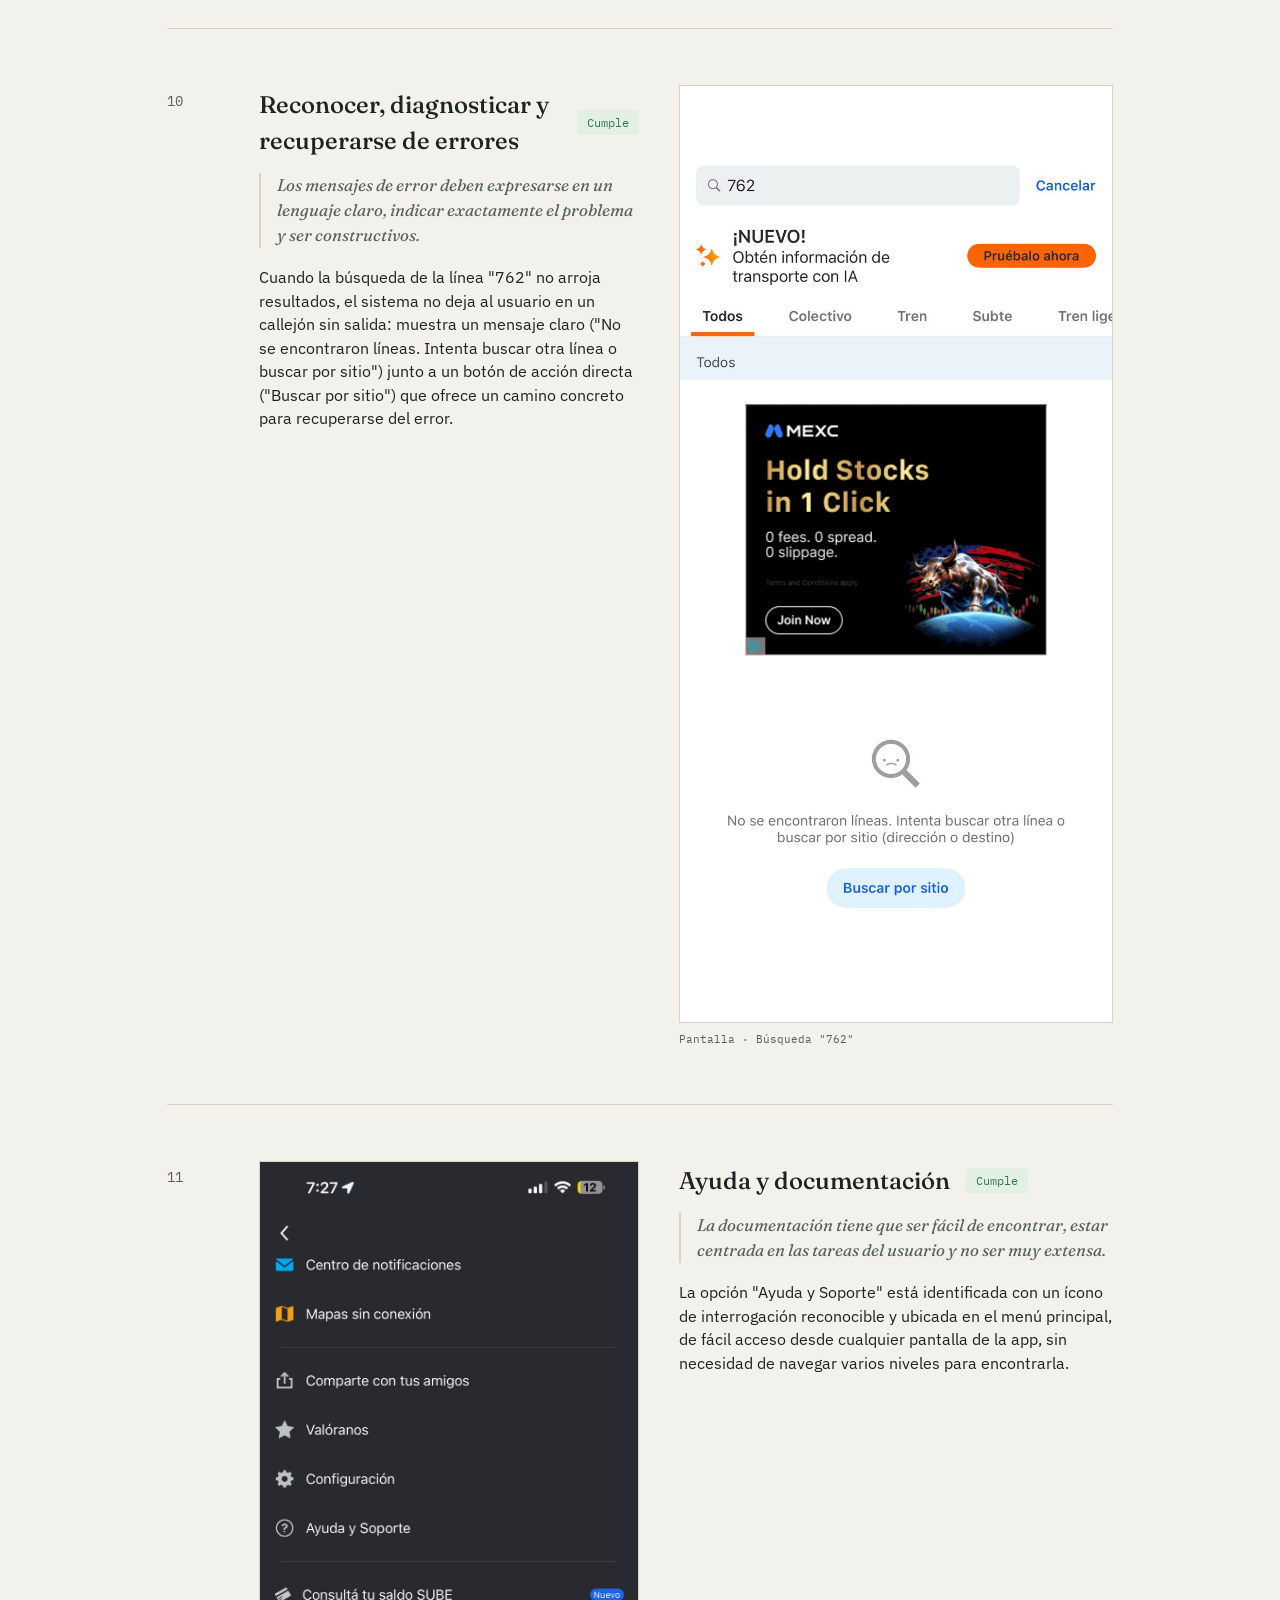
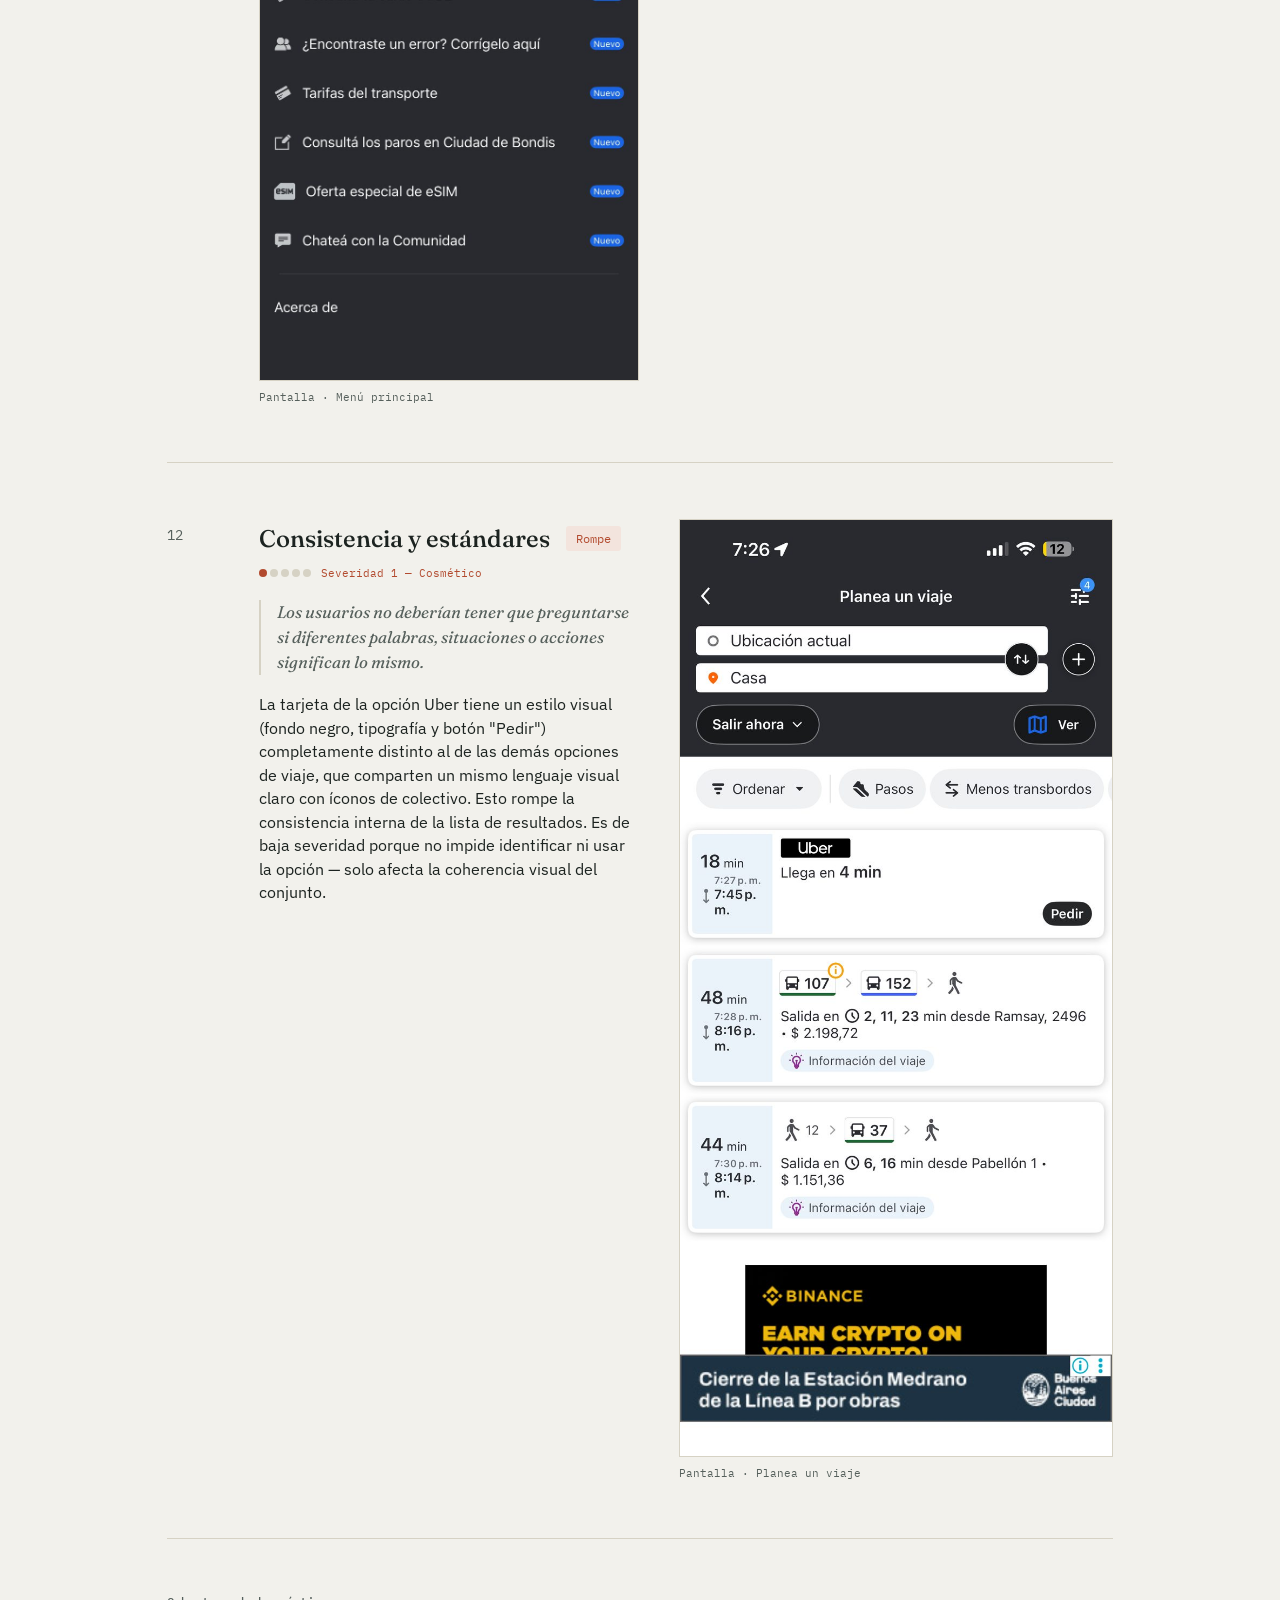
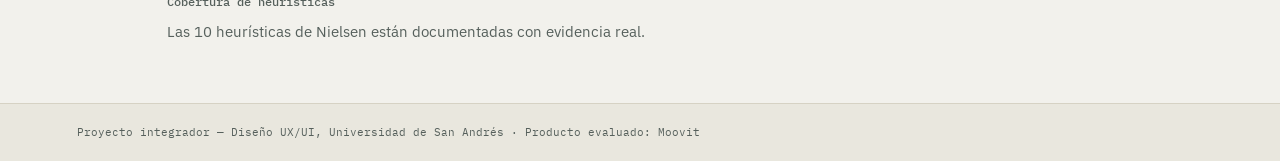
==== commit 4a7e244c: "Add files via upload" ====
--- a/heuristicas.html
+++ b/heuristicas.html
@@ -25,19 +25,19 @@
 
   <div class="masthead-stats">
     <div class="stat">
+      <span class="stat-num">10</span>
+      <span class="stat-label">heurísticas documentadas<br>de 10</span>
+    </div>
+    <div class="stat stat-cumple">
+      <span class="stat-num">9</span>
+      <span class="stat-label">se cumplen</span>
+    </div>
+    <div class="stat stat-rompe">
+      <span class="stat-num">3</span>
+      <span class="stat-label">se rompen</span>
+    </div>
+    <div class="stat">
       <span class="stat-num">7</span>
-      <span class="stat-label">heurísticas documentadas<br>de 10</span>
-    </div>
-    <div class="stat stat-cumple">
-      <span class="stat-num">6</span>
-      <span class="stat-label">se cumplen</span>
-    </div>
-    <div class="stat stat-rompe">
-      <span class="stat-num">2</span>
-      <span class="stat-label">se rompen</span>
-    </div>
-    <div class="stat">
-      <span class="stat-num">3</span>
       <span class="stat-label">pantallas<br>relevadas</span>
     </div>
   </div>
@@ -186,12 +186,20 @@
         <h2>Diseño estético y minimalista</h2>
         <span class="badge badge-rompe">Rompe</span>
       </div>
+      <div class="severity">
+        <span class="severity-dots">
+          <span class="filled"></span><span class="filled"></span><span></span><span></span><span></span>
+        </span>
+        <span class="severity-label">Severidad 2 — Media prioridad</span>
+      </div>
       <p class="finding-quote">La interfaz no debe contener información que no sea relevante. Cada unidad adicional de información compite con las unidades relevantes y disminuye su visibilidad relativa.</p>
       <p class="finding-analysis">
         Un banner publicitario de Binance ocupa una porción muy grande del
         espacio visible entre resultados de búsqueda, compitiendo con la
         información funcional (líneas recientes, resultados) y reduciendo
-        su visibilidad relativa.
+        su visibilidad relativa. No impide completar la tarea, pero exige
+        un esfuerzo extra para distinguir contenido real de publicidad —
+        se recomienda corregir en próximas iteraciones.
       </p>
     </div>
   </article>
@@ -208,12 +216,118 @@
         <h2>Diseño estético y minimalista</h2>
         <span class="badge badge-rompe">Rompe</span>
       </div>
+      <div class="severity">
+        <span class="severity-dots">
+          <span class="filled"></span><span></span><span></span><span></span><span></span>
+        </span>
+        <span class="severity-label">Severidad 1 — Cosmético</span>
+      </div>
       <p class="finding-quote">La interfaz no debe contener información que no sea relevante o se utilice raramente.</p>
       <p class="finding-analysis">
         El banner publicitario de Pokémon Go ocupa una porción considerable
         de la parte inferior de la pantalla, justo debajo del CTA funcional
         "Ver todas las líneas para esta parada", introduciendo ruido visual
-        irrelevante a la tarea del usuario (llegar a destino).
+        irrelevante a la tarea del usuario (llegar a destino). La severidad
+        es baja porque el CTA principal ya es visible por encima del banner,
+        así que no bloquea la acción central de la pantalla.
+      </p>
+    </div>
+  </article>
+
+  <!-- 09 — Prevención de errores -->
+  <article class="finding" id="prevencion-errores">
+    <div class="finding-index">09</div>
+    <div class="finding-media">
+      <img src="assets/pantalla-busqueda-142.jpg" alt="Búsqueda flexible de '142' que devuelve resultados en vez de rechazar la consulta">
+      <span class="media-caption">Pantalla · Búsqueda "142"</span>
+    </div>
+    <div class="finding-body">
+      <div class="finding-head">
+        <h2>Prevención de errores</h2>
+        <span class="badge badge-cumple">Cumple</span>
+      </div>
+      <p class="finding-quote">Es más importante prevenir la aparición de errores que generar buenos mensajes de error.</p>
+      <p class="finding-analysis">
+        Al buscar un número ambiguo como "142", el sistema no exige un
+        formato exacto (línea, altura o parada): interpreta la consulta de
+        forma flexible y devuelve resultados relevantes agrupados por
+        categoría, evitando que la búsqueda termine en un callejón sin
+        salida como ocurre con otros términos más específicos.
+      </p>
+    </div>
+  </article>
+
+  <!-- 10 — Reconocer, diagnosticar y recuperarse de errores -->
+  <article class="finding finding-reverse" id="recuperarse-errores">
+    <div class="finding-index">10</div>
+    <div class="finding-media">
+      <img src="assets/pantalla-busqueda-762.jpg" alt="Mensaje 'No se encontraron líneas' con botón para buscar por sitio como alternativa">
+      <span class="media-caption">Pantalla · Búsqueda "762"</span>
+    </div>
+    <div class="finding-body">
+      <div class="finding-head">
+        <h2>Reconocer, diagnosticar y recuperarse de errores</h2>
+        <span class="badge badge-cumple">Cumple</span>
+      </div>
+      <p class="finding-quote">Los mensajes de error deben expresarse en un lenguaje claro, indicar exactamente el problema y ser constructivos.</p>
+      <p class="finding-analysis">
+        Cuando la búsqueda de la línea "762" no arroja resultados, el sistema
+        no deja al usuario en un callejón sin salida: muestra un mensaje
+        claro ("No se encontraron líneas. Intenta buscar otra línea o buscar
+        por sitio") junto a un botón de acción directa ("Buscar por sitio")
+        que ofrece un camino concreto para recuperarse del error.
+      </p>
+    </div>
+  </article>
+
+  <!-- 11 — Ayuda y documentación -->
+  <article class="finding" id="ayuda-documentacion">
+    <div class="finding-index">11</div>
+    <div class="finding-media">
+      <img src="assets/pantalla-menu.jpg" alt="Menú principal con la opción 'Ayuda y Soporte' claramente identificada con ícono de interrogación">
+      <span class="media-caption">Pantalla · Menú principal</span>
+    </div>
+    <div class="finding-body">
+      <div class="finding-head">
+        <h2>Ayuda y documentación</h2>
+        <span class="badge badge-cumple">Cumple</span>
+      </div>
+      <p class="finding-quote">La documentación tiene que ser fácil de encontrar, estar centrada en las tareas del usuario y no ser muy extensa.</p>
+      <p class="finding-analysis">
+        La opción "Ayuda y Soporte" está identificada con un ícono de
+        interrogación reconocible y ubicada en el menú principal, de fácil
+        acceso desde cualquier pantalla de la app, sin necesidad de navegar
+        varios niveles para encontrarla.
+      </p>
+    </div>
+  </article>
+
+  <!-- 12 — Consistencia y estándares (segundo caso) -->
+  <article class="finding finding-reverse" id="consistencia-2">
+    <div class="finding-index">12</div>
+    <div class="finding-media">
+      <img src="assets/pantalla-viaje.jpg" alt="Tarjeta de Uber con fondo negro y estilo visual distinto al resto de las opciones de viaje">
+      <span class="media-caption">Pantalla · Planea un viaje</span>
+    </div>
+    <div class="finding-body">
+      <div class="finding-head">
+        <h2>Consistencia y estándares</h2>
+        <span class="badge badge-rompe">Rompe</span>
+      </div>
+      <div class="severity">
+        <span class="severity-dots">
+          <span class="filled"></span><span></span><span></span><span></span><span></span>
+        </span>
+        <span class="severity-label">Severidad 1 — Cosmético</span>
+      </div>
+      <p class="finding-quote">Los usuarios no deberían tener que preguntarse si diferentes palabras, situaciones o acciones significan lo mismo.</p>
+      <p class="finding-analysis">
+        La tarjeta de la opción Uber tiene un estilo visual (fondo negro,
+        tipografía y botón "Pedir") completamente distinto al de las demás
+        opciones de viaje, que comparten un mismo lenguaje visual claro con
+        íconos de colectivo. Esto rompe la consistencia interna de la lista
+        de resultados. Es de baja severidad porque no impide identificar ni
+        usar la opción — solo afecta la coherencia visual del conjunto.
       </p>
     </div>
   </article>
@@ -221,10 +335,9 @@
 </main>
 
 <section class="pending">
-  <h3>Heurísticas pendientes de relevar</h3>
+  <h3>Cobertura de heurísticas</h3>
   <p>
-    Prevención de errores · Reconocer, diagnosticar y recuperarse de errores ·
-    Ayuda y documentación
+    Las 10 heurísticas de Nielsen están documentadas con evidencia real.
   </p>
 </section>
 
--- a/style.css
+++ b/style.css
@@ -191,6 +191,30 @@
 }
 .badge-cumple { background: var(--cumple-bg); color: var(--cumple); }
 .badge-rompe  { background: var(--rompe-bg);  color: var(--rompe); }
+
+/* Severity scale (0–4), shown only on "Rompe" findings */
+.severity {
+  display: flex;
+  align-items: center;
+  gap: 10px;
+  margin: -6px 0 18px;
+}
+.severity-dots {
+  display: flex;
+  gap: 3px;
+}
+.severity-dots span {
+  width: 8px;
+  height: 8px;
+  border-radius: 50%;
+  background: var(--rule);
+}
+.severity-dots span.filled { background: var(--rompe); }
+.severity-label {
+  font-family: var(--mono);
+  font-size: 0.7rem;
+  color: var(--rompe);
+}
 
 .finding-quote {
   font-family: var(--display);
